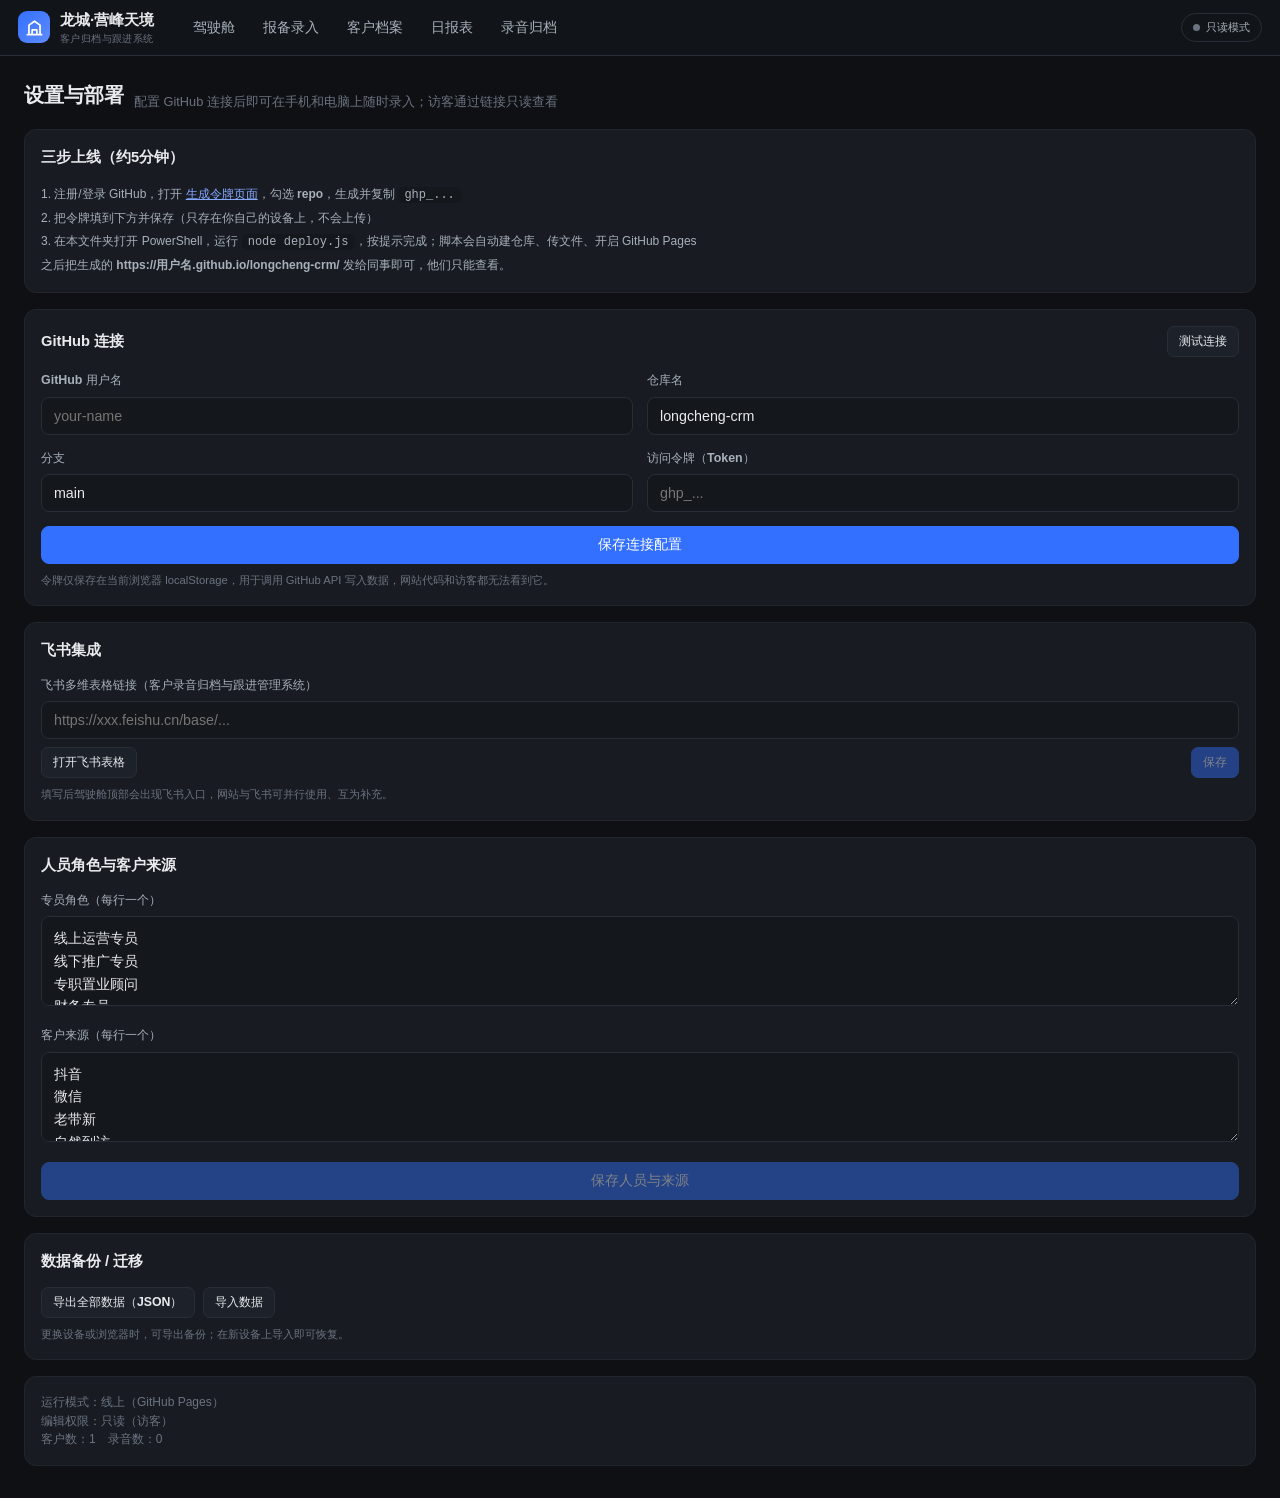
==== settings.html @ abba0eac "add: settings.html" ====
<!DOCTYPE html>
<html lang="zh-CN">
<head>
<meta charset="UTF-8">
<meta name="viewport" content="width=device-width, initial-scale=1.0, viewport-fit=cover">
<title>设置与部署 · 龙城·营峰天境</title>
<link rel="icon" href="data:image/svg+xml,%3Csvg xmlns='http://www.w3.org/2000/svg' viewBox='0 0 24 24'%3E%3Crect width='24' height='24' rx='6' fill='%233370ff'/%3E%3Cpath d='M4 16l4-5 3 3 5-7 4 4' fill='none' stroke='white' stroke-width='2' stroke-linecap='round' stroke-linejoin='round'/%3E%3C/svg%3E">
<link rel="stylesheet" href="assets/css/app.css">
</head>
<body>

<nav class="topnav">
  <a class="brand" href="index.html">
    <span class="brand-logo"><svg viewBox="0 0 24 24" fill="none" stroke="currentColor" stroke-width="2.2" stroke-linecap="round" stroke-linejoin="round"><path d="M3 21h18M5 21V9l7-5 7 5v12M9 21v-6h6v6"/></svg></span>
    <span>龙城·营峰天境<small>客户归档与跟进系统</small></span>
  </a>
  <div class="nav-links">
    <a href="index.html">驾驶舱</a>
    <a href="report.html">报备录入</a>
    <a href="customers.html">客户档案</a>
    <a href="daily.html">日报表</a>
    <a href="recordings.html">录音归档</a>
  </div>
  <div class="nav-right">
    <a class="mode-pill" href="settings.html"><span class="dot"></span>只读模式</a>
  </div>
</nav>

<main class="page">
  <div class="page-head"><h1>设置与部署</h1>
    <div class="sub">配置 GitHub 连接后即可在手机和电脑上随时录入；访客通过链接只读查看</div></div>

  <!-- 部署步骤指引 -->
  <div class="card mb16">
    <div class="card-head"><h3>三步上线（约5分钟）</h3></div>
    <div class="small" style="color:var(--text-2);line-height:1.9">
      1. 注册/登录 GitHub，打开
      <a href="https://github.com/settings/tokens/new?scopes=repo&description=longcheng-crm" target="_blank" rel="noopener" style="color:#85a8ff;text-decoration:underline">生成令牌页面</a>，勾选 <b>repo</b>，生成并复制 <code style="background:var(--bg-soft);padding:1px 6px;border-radius:5px">ghp_...</code><br>
      2. 把令牌填到下方并保存（只存在你自己的设备上，不会上传）<br>
      3. 在本文件夹打开 PowerShell，运行 <code style="background:var(--bg-soft);padding:1px 6px;border-radius:5px">node deploy.js</code>，按提示完成；脚本会自动建仓库、传文件、开启 GitHub Pages<br>
      之后把生成的 <b>https://用户名.github.io/longcheng-crm/</b> 发给同事即可，他们只能查看。
    </div>
  </div>

  <!-- GitHub 配置 -->
  <div class="card mb16">
    <div class="card-head"><h3>GitHub 连接</h3>
      <button class="btn btn-sm right" id="btn-test">测试连接</button></div>
    <div class="form-grid two-col">
      <div class="form-row"><label>GitHub 用户名</label><input class="input" id="gh-owner" placeholder="your-name"></div>
      <div class="form-row"><label>仓库名</label><input class="input" id="gh-repo" value="longcheng-crm"></div>
      <div class="form-row"><label>分支</label><input class="input" id="gh-branch" value="main"></div>
      <div class="form-row"><label>访问令牌（Token）</label><input class="input" id="gh-token" type="password" placeholder="ghp_..."></div>
    </div>
    <button class="btn btn-primary btn-block" id="btn-save-cfg">保存连接配置</button>
    <div class="field-hint mt8">令牌仅保存在当前浏览器 localStorage，用于调用 GitHub API 写入数据，网站代码和访客都无法看到它。</div>
  </div>

  <!-- 飞书集成 -->
  <div class="card mb16">
    <div class="card-head"><h3>飞书集成</h3></div>
    <div class="form-row mb8"><label>飞书多维表格链接（客户录音归档与跟进管理系统）</label>
      <input class="input" id="feishu-url" placeholder="https://xxx.feishu.cn/base/..."></div>
    <div class="flex gap8">
      <button class="btn btn-sm" id="btn-open-feishu">打开飞书表格</button>
      <button class="btn btn-sm btn-primary right" id="btn-save-feishu" data-edit>保存</button>
    </div>
    <div class="field-hint mt8">填写后驾驶舱顶部会出现飞书入口，网站与飞书可并行使用、互为补充。</div>
  </div>

  <!-- 人员与来源 -->
  <div class="card mb16">
    <div class="card-head"><h3>人员角色与客户来源</h3></div>
    <div class="form-row"><label>专员角色（每行一个）</label>
      <textarea class="input" id="cfg-staff" style="min-height:90px"></textarea></div>
    <div class="form-row"><label>客户来源（每行一个）</label>
      <textarea class="input" id="cfg-sources" style="min-height:90px"></textarea></div>
    <button class="btn btn-primary btn-block" id="btn-save-cfglist" data-edit>保存人员与来源</button>
  </div>

  <!-- 数据备份 -->
  <div class="card mb16">
    <div class="card-head"><h3>数据备份 / 迁移</h3></div>
    <div class="flex gap8" style="flex-wrap:wrap">
      <button class="btn btn-sm" id="btn-export">导出全部数据（JSON）</button>
      <button class="btn btn-sm" id="btn-import">导入数据</button>
      <input type="file" id="import-file" accept="application/json" class="hide">
    </div>
    <div class="field-hint mt8">更换设备或浏览器时，可导出备份；在新设备上导入即可恢复。</div>
  </div>

  <div class="card" id="status-card">
    <div class="small muted" id="status-text">检测运行状态中…</div>
  </div>
</main>

<nav class="tabbar">
  <a href="index.html"><svg viewBox="0 0 24 24" fill="none" stroke="currentColor" stroke-width="2" stroke-linecap="round" stroke-linejoin="round"><path d="M3 13h8V3H3zM13 21h8V3h-8z"/></svg>驾驶舱</a>
  <a href="customers.html"><svg viewBox="0 0 24 24" fill="none" stroke="currentColor" stroke-width="2" stroke-linecap="round" stroke-linejoin="round"><path d="M17 21v-2a4 4 0 0 0-4-4H5a4 4 0 0 0-4 4v2"/><circle cx="9" cy="7" r="4"/><path d="M23 21v-2a4 4 0 0 0-3-3.87M16 3.13a4 4 0 0 1 0 7.75"/></svg>客户</a>
  <a href="report.html" class="add-tab"><span class="add-circle"><svg viewBox="0 0 24 24" fill="none" stroke="currentColor" stroke-width="2.6" stroke-linecap="round"><path d="M12 5v14M5 12h14"/></svg></span>录入</a>
  <a href="daily.html"><svg viewBox="0 0 24 24" fill="none" stroke="currentColor" stroke-width="2" stroke-linecap="round" stroke-linejoin="round"><rect x="3" y="4" width="18" height="18" rx="2"/><path d="M16 2v4M8 2v4M3 10h18"/></svg>日报</a>
  <a href="recordings.html"><svg viewBox="0 0 24 24" fill="none" stroke="currentColor" stroke-width="2" stroke-linecap="round" stroke-linejoin="round"><path d="M12 1a3 3 0 0 0-3 3v8a3 3 0 0 0 6 0V4a3 3 0 0 0-3-3z"/><path d="M19 10v2a7 7 0 0 1-14 0v-2M12 19v4M8 23h8"/></svg>录音</a>
</nav>

<script src="assets/js/core.js"></script>
<script src="assets/js/settings.js"></script>
</body>
</html>
---- assets/css/app.css ----
/* ============================================================
   龙城·营峰天境 客户管理系统 — 全局样式
   深色驾驶舱主题 · 飞书蓝 · 移动端优先
   ============================================================ */

:root {
  --bg: #0e1013;
  --bg-soft: #14171c;
  --card: #181c22;
  --card-hover: #1d222a;
  --border: #282e38;
  --border-soft: #21262e;
  --text: #e8eaed;
  --text-2: #a8b0bb;
  --text-3: #6b7280;
  --primary: #3370ff;
  --primary-soft: rgba(51, 112, 255, .14);
  --primary-border: rgba(51, 112, 255, .35);
  --green: #2eb872;
  --green-soft: rgba(46, 184, 114, .14);
  --orange: #ff9f0a;
  --orange-soft: rgba(255, 159, 10, .14);
  --red: #f5483b;
  --red-soft: rgba(245, 72, 59, .14);
  --purple: #bf5af2;
  --purple-soft: rgba(191, 90, 242, .14);
  --cyan: #45c8d6;
  --cyan-soft: rgba(69, 200, 214, .14);
  --gold: #f5c542;
  --radius: 12px;
  --radius-sm: 8px;
  --shadow: 0 4px 20px rgba(0, 0, 0, .35);
  --nav-h: 56px;
  --tab-h: 60px;
}

* { margin: 0; padding: 0; box-sizing: border-box; -webkit-tap-highlight-color: transparent; }

html { font-size: 15px; }

body {
  font-family: -apple-system, BlinkMacSystemFont, "PingFang SC", "Microsoft YaHei", "Segoe UI", sans-serif;
  background: var(--bg);
  color: var(--text);
  line-height: 1.55;
  min-height: 100vh;
  padding-bottom: calc(var(--tab-h) + env(safe-area-inset-bottom));
}

a { color: inherit; text-decoration: none; }
button { font-family: inherit; cursor: pointer; border: none; background: none; color: inherit; }
input, select, textarea { font-family: inherit; font-size: .95rem; }
img { max-width: 100%; display: block; }

/* ---------------- 顶部导航 ---------------- */
.topnav {
  position: sticky; top: 0; z-index: 100;
  height: var(--nav-h);
  background: rgba(18, 21, 26, .92);
  backdrop-filter: blur(12px);
  border-bottom: 1px solid var(--border);
  display: flex; align-items: center; gap: 18px;
  padding: 0 18px;
}
.brand { display: flex; align-items: center; gap: 10px; font-weight: 700; font-size: 1.02rem; white-space: nowrap; }
.brand-logo {
  width: 32px; height: 32px; border-radius: 9px; flex: none;
  background: linear-gradient(135deg, #3370ff, #5e8bff);
  display: grid; place-items: center; color: #fff;
}
.brand-logo svg { width: 19px; height: 19px; }
.brand small { display: block; font-size: .68rem; font-weight: 400; color: var(--text-3); letter-spacing: .04em; }

.nav-links { display: none; gap: 2px; margin-left: 8px; }
.nav-links a {
  padding: 7px 13px; border-radius: 8px; color: var(--text-2);
  font-size: .92rem; transition: .15s; white-space: nowrap;
}
.nav-links a:hover { background: var(--card); color: var(--text); }
.nav-links a.active { background: var(--primary-soft); color: #85a8ff; font-weight: 600; }

.nav-right { margin-left: auto; display: flex; align-items: center; gap: 10px; }
.mode-pill {
  display: flex; align-items: center; gap: 6px;
  font-size: .76rem; padding: 5px 11px; border-radius: 999px;
  border: 1px solid var(--border); color: var(--text-2);
}
.mode-pill .dot { width: 7px; height: 7px; border-radius: 50%; background: var(--text-3); }
.mode-pill.editor { background: var(--green-soft); border-color: rgba(46,184,114,.35); color: var(--green); }
.mode-pill.editor .dot { background: var(--green); box-shadow: 0 0 8px var(--green); }

.icon-btn {
  width: 36px; height: 36px; border-radius: 9px; display: grid; place-items: center;
  color: var(--text-2); border: 1px solid transparent;
}
.icon-btn:hover { background: var(--card); border-color: var(--border); }
.icon-btn svg { width: 19px; height: 19px; }

/* ---------------- 底部 Tab（移动端） ---------------- */
.tabbar {
  position: fixed; left: 0; right: 0; bottom: 0; z-index: 100;
  height: calc(var(--tab-h) + env(safe-area-inset-bottom));
  padding-bottom: env(safe-area-inset-bottom);
  background: rgba(18, 21, 26, .96);
  backdrop-filter: blur(12px);
  border-top: 1px solid var(--border);
  display: flex;
}
.tabbar a {
  flex: 1; display: flex; flex-direction: column; align-items: center; justify-content: center;
  gap: 3px; color: var(--text-3); font-size: .68rem;
}
.tabbar a svg { width: 21px; height: 21px; }
.tabbar a.active { color: var(--primary); }
.tabbar a.add-tab svg { width: 40px; height: 40px; }
.tabbar a.add-tab .add-circle {
  width: 42px; height: 42px; border-radius: 50%;
  background: linear-gradient(135deg, #3370ff, #5e8bff);
  display: grid; place-items: center; color: #fff; margin-top: -14px;
  box-shadow: 0 4px 14px rgba(51, 112, 255, .5);
}
.tabbar a.add-tab .add-circle svg { width: 22px; height: 22px; }

/* ---------------- 布局 ---------------- */
.page { max-width: 1400px; margin: 0 auto; padding: 18px 14px 26px; }
.page-head { margin-bottom: 18px; display: flex; flex-wrap: wrap; align-items: flex-end; gap: 10px; }
.page-head h1 { font-size: 1.35rem; font-weight: 700; }
.page-head .sub { color: var(--text-3); font-size: .85rem; margin-top: 2px; }
.page-head .head-right { margin-left: auto; display: flex; gap: 8px; flex-wrap: wrap; }

.grid { display: grid; gap: 14px; }
.kpi-grid { display: grid; gap: 14px; grid-template-columns: repeat(2, 1fr); }
.span-2 { grid-column: span 2; }

.card {
  background: var(--card);
  border: 1px solid var(--border-soft);
  border-radius: var(--radius);
  padding: 16px;
}
.card.tight { padding: 13px 14px; }
.card-head { display: flex; align-items: center; gap: 10px; margin-bottom: 14px; }
.card-head h3 { font-size: .98rem; font-weight: 650; }
.card-head .head-right { margin-left: auto; display: flex; gap: 8px; align-items: center; }
.card-note { font-size: .78rem; color: var(--text-3); }

/* ---------------- KPI 指标卡 ---------------- */
.kpi {
  background: var(--card); border: 1px solid var(--border-soft);
  border-radius: var(--radius); padding: 14px 15px; position: relative; overflow: hidden;
}
.kpi::before {
  content: ""; position: absolute; left: 0; top: 0; bottom: 0; width: 3px;
  background: var(--accent, var(--primary)); opacity: .85;
}
.kpi .kpi-label { font-size: .8rem; color: var(--text-2); display: flex; align-items: center; gap: 6px; }
.kpi .kpi-value { font-size: 1.7rem; font-weight: 750; margin-top: 3px; line-height: 1.15; font-variant-numeric: tabular-nums; }
.kpi .kpi-value small { font-size: .82rem; font-weight: 500; color: var(--text-3); margin-left: 5px; }
.kpi .kpi-foot { font-size: .76rem; color: var(--text-3); margin-top: 5px; display: flex; gap: 10px; }
.kpi .kpi-foot b { color: var(--text-2); font-weight: 600; }
.kpi.accent-blue { --accent: var(--primary); }
.kpi.accent-green { --accent: var(--green); }
.kpi.accent-orange { --accent: var(--orange); }
.kpi.accent-purple { --accent: var(--purple); }
.kpi.accent-cyan { --accent: var(--cyan); }
.kpi.accent-gold { --accent: var(--gold); }

/* ---------------- 按钮 ---------------- */
.btn {
  display: inline-flex; align-items: center; justify-content: center; gap: 6px;
  padding: 9px 16px; border-radius: var(--radius-sm);
  background: var(--card-hover); border: 1px solid var(--border);
  color: var(--text); font-size: .9rem; font-weight: 550; transition: .15s;
  white-space: nowrap;
}
.btn:hover { border-color: #3a4250; background: #232932; }
.btn svg { width: 16px; height: 16px; }
.btn-primary { background: var(--primary); border-color: var(--primary); color: #fff; }
.btn-primary:hover { background: #4a81ff; }
.btn-green { background: var(--green); border-color: var(--green); color: #fff; }
.btn-gold { background: var(--gold); border-color: var(--gold); color: #3a2c00; }
.btn-ghost { background: transparent; }
.btn-sm { padding: 6px 11px; font-size: .82rem; border-radius: 7px; }
.btn-block { width: 100%; }
.btn:disabled, .btn.locked { opacity: .45; cursor: not-allowed; }
.btn-danger { background: var(--red-soft); border-color: rgba(245,72,59,.3); color: #ff8075; }

/* ---------------- 表单 ---------------- */
.form-row { margin-bottom: 14px; }
.form-row label { display: block; font-size: .83rem; color: var(--text-2); margin-bottom: 6px; font-weight: 550; }
.form-row label .req { color: var(--red); margin-left: 2px; }
.input, select.input, textarea.input {
  width: 100%; padding: 10px 12px;
  background: var(--bg-soft); border: 1px solid var(--border);
  border-radius: var(--radius-sm); color: var(--text); outline: none; transition: .15s;
}
.input:focus { border-color: var(--primary); box-shadow: 0 0 0 3px var(--primary-soft); }
textarea.input { resize: vertical; min-height: 90px; line-height: 1.6; }
select.input { appearance: none; background-image: url("data:image/svg+xml,%3Csvg xmlns='http://www.w3.org/2000/svg' width='14' height='14' viewBox='0 0 24 24' fill='none' stroke='%23a8b0bb' stroke-width='2.5'%3E%3Cpath d='M6 9l6 6 6-6'/%3E%3C/svg%3E"); background-repeat: no-repeat; background-position: right 12px center; padding-right: 34px; }
.form-grid { display: grid; gap: 0 14px; grid-template-columns: 1fr; }
.field-hint { font-size: .75rem; color: var(--text-3); margin-top: 5px; }

/* ---------------- 徽章 / 标签 ---------------- */
.badge {
  display: inline-flex; align-items: center; gap: 4px;
  padding: 2px 9px; border-radius: 999px; font-size: .74rem; font-weight: 600;
  background: var(--card-hover); border: 1px solid var(--border); color: var(--text-2);
}
.badge.blue { background: var(--primary-soft); border-color: var(--primary-border); color: #85a8ff; }
.badge.green { background: var(--green-soft); border-color: rgba(46,184,114,.3); color: #53d690; }
.badge.orange { background: var(--orange-soft); border-color: rgba(255,159,10,.3); color: #ffb84d; }
.badge.red { background: var(--red-soft); border-color: rgba(245,72,59,.3); color: #ff8075; }
.badge.purple { background: var(--purple-soft); border-color: rgba(191,90,242,.3); color: #d38cf7; }
.badge.cyan { background: var(--cyan-soft); border-color: rgba(69,200,214,.3); color: #73d9e3; }
.badge.gold { background: rgba(245,197,66,.14); border-color: rgba(245,197,66,.3); color: #f5c542; }

.tag {
  display: inline-flex; align-items: center; gap: 5px;
  padding: 3px 8px; border-radius: 7px; font-size: .76rem;
  background: var(--orange-soft); color: #ffb84d; margin: 2px 3px 2px 0;
}
.tag button { color: inherit; display: flex; padding: 0; }
.tag svg { width: 11px; height: 11px; }

/* ---------------- 表格 ---------------- */
.table-wrap { overflow-x: auto; border-radius: var(--radius-sm); border: 1px solid var(--border-soft); }
table.data-table { width: 100%; border-collapse: collapse; font-size: .86rem; min-width: 560px; }
table.data-table th {
  text-align: left; padding: 10px 12px; background: var(--bg-soft);
  color: var(--text-2); font-weight: 600; font-size: .78rem; white-space: nowrap;
  border-bottom: 1px solid var(--border);
}
table.data-table td { padding: 10px 12px; border-bottom: 1px solid var(--border-soft); vertical-align: middle; }
table.data-table tr:last-child td { border-bottom: none; }
table.data-table tbody tr { transition: .12s; }
table.data-table tbody tr:hover { background: var(--card-hover); }
table.data-table .cell-main { font-weight: 600; }
table.data-table .cell-sub { font-size: .76rem; color: var(--text-3); margin-top: 1px; }

/* 日报表专用 */
table.report-table { width: 100%; border-collapse: collapse; font-size: .83rem; }
table.report-table th, table.report-table td { border: 1px solid var(--border); padding: 7px 8px; text-align: center; min-width: 52px; }
table.report-table th { background: var(--bg-soft); color: var(--text-2); font-weight: 600; }
table.report-table td.input-cell { padding: 0; }
table.report-table td.input-cell input { width: 100%; border: none; background: transparent; color: var(--text); text-align: center; padding: 7px 4px; outline: none; min-width: 48px; }
table.report-table td.input-cell input:focus { background: var(--primary-soft); }
table.report-table .section-th { background: #1c2230; font-size: .86rem; letter-spacing: .05em; }
table.report-table .auto-cell { color: #85a8ff; font-variant-numeric: tabular-nums; }

/* ---------------- 时间轴 ---------------- */
.timeline { position: relative; padding-left: 26px; }
.timeline::before { content: ""; position: absolute; left: 8px; top: 6px; bottom: 6px; width: 2px; background: var(--border); }
.tl-item { position: relative; padding-bottom: 18px; }
.tl-item:last-child { padding-bottom: 0; }
.tl-item::before {
  content: ""; position: absolute; left: -23px; top: 5px;
  width: 11px; height: 11px; border-radius: 50%;
  background: var(--bg); border: 2.5px solid var(--primary);
}
.tl-item.t-info::before { border-color: var(--cyan); }
.tl-item.t-convert::before { border-color: var(--purple); }
.tl-item.t-firstVisit::before { border-color: var(--green); }
.tl-item.t-revisit::before { border-color: var(--orange); }
.tl-item.t-chat::before { border-color: var(--primary); }
.tl-item.t-pain::before { border-color: var(--red); }
.tl-item.t-deal::before { border-color: var(--gold); }
.tl-time { font-size: .76rem; color: var(--text-3); }
.tl-title { font-weight: 650; font-size: .9rem; margin: 1px 0 4px; display: flex; gap: 7px; align-items: center; flex-wrap: wrap; }
.tl-body { font-size: .84rem; color: var(--text-2); background: var(--bg-soft); border: 1px solid var(--border-soft); border-radius: 8px; padding: 9px 11px; white-space: pre-wrap; word-break: break-word; }
.tl-operator { font-size: .76rem; color: var(--text-3); }

/* ---------------- 列表项（客户行） ---------------- */
.customer-list { display: flex; flex-direction: column; gap: 9px; }
.customer-row {
  display: flex; align-items: center; gap: 12px;
  background: var(--card); border: 1px solid var(--border-soft);
  border-radius: var(--radius); padding: 12px 14px; transition: .15s;
}
.customer-row:hover { background: var(--card-hover); border-color: var(--border); }
.avatar {
  width: 42px; height: 42px; border-radius: 50%; flex: none;
  display: grid; place-items: center; font-weight: 700; font-size: 1rem; color: #fff;
  background: linear-gradient(135deg, #3a4250, #2a3140);
}
.avatar.lv-A { background: linear-gradient(135deg, #e0554a, #b53b32); }
.avatar.lv-B { background: linear-gradient(135deg, #e09520, #b57215); }
.avatar.lv-C { background: linear-gradient(135deg, #3d8fc2, #2d6d99); }
.customer-row .cr-main { flex: 1; min-width: 0; }
.customer-row .cr-name { font-weight: 650; display: flex; gap: 7px; align-items: center; flex-wrap: wrap; }
.customer-row .cr-sub { font-size: .78rem; color: var(--text-3); margin-top: 2px; overflow: hidden; text-overflow: ellipsis; white-space: nowrap; }
.customer-row .chev { color: var(--text-3); flex: none; }
.customer-row .chev svg { width: 18px; height: 18px; }

/* ---------------- 筛选条 ---------------- */
.filter-bar { display: flex; gap: 8px; margin-bottom: 14px; flex-wrap: wrap; }
.filter-bar .input { padding: 8px 12px; flex: 1; min-width: 140px; }
.chip-row { display: flex; gap: 7px; overflow-x: auto; padding-bottom: 4px; margin-bottom: 14px; scrollbar-width: none; }
.chip-row::-webkit-scrollbar { display: none; }
.chip {
  padding: 6px 14px; border-radius: 999px; font-size: .82rem; white-space: nowrap;
  background: var(--card); border: 1px solid var(--border); color: var(--text-2);
}
.chip.active { background: var(--primary-soft); border-color: var(--primary-border); color: #85a8ff; font-weight: 600; }

/* ---------------- 排行榜 / 擂台 ---------------- */
.rank-list { display: flex; flex-direction: column; gap: 10px; }
.rank-item { display: flex; align-items: center; gap: 11px; }
.rank-no {
  width: 24px; height: 24px; border-radius: 7px; flex: none;
  display: grid; place-items: center; font-size: .78rem; font-weight: 700;
  background: var(--card-hover); color: var(--text-2);
}
.rank-item:nth-child(1) .rank-no { background: var(--gold); color: #1a1400; }
.rank-item:nth-child(2) .rank-no { background: #c8ccd4; color: #222; }
.rank-item:nth-child(3) .rank-no { background: #c98a52; color: #2a1700; }
.rank-name { width: 84px; flex: none; font-size: .86rem; white-space: nowrap; overflow: hidden; text-overflow: ellipsis; }
.rank-bar { flex: 1; height: 8px; border-radius: 99px; background: var(--bg-soft); overflow: hidden; }
.rank-bar i { display: block; height: 100%; border-radius: 99px; background: linear-gradient(90deg, var(--primary), #5e8bff); }
.rank-val { width: 38px; text-align: right; font-weight: 700; font-size: .88rem; font-variant-numeric: tabular-nums; }

.podium { display: flex; align-items: flex-end; justify-content: center; gap: 10px; padding: 6px 0 2px; }
.podium .p-item { text-align: center; flex: 1; max-width: 110px; }
.podium .p-name { font-size: .8rem; font-weight: 650; margin-bottom: 5px; white-space: nowrap; overflow: hidden; text-overflow: ellipsis; }
.podium .p-block { border-radius: 9px 9px 0 0; display: grid; place-items: start center; padding-top: 8px; font-weight: 800; font-size: 1.15rem; color: #fff; }
.podium .p1 .p-block { height: 86px; background: linear-gradient(180deg, #f5c542, #c99a1e); color: #2a2000; }
.podium .p2 .p-block { height: 64px; background: linear-gradient(180deg, #c8ccd4, #9aa0aa); color: #26282e; }
.podium .p3 .p-block { height: 48px; background: linear-gradient(180deg, #d69a63, #a8723d); color: #2e1c08; }
.podium .p-crown svg { width: 22px; height: 22px; color: var(--gold); margin-bottom: 3px; }

/* ---------------- 模态框 ---------------- */
.modal-mask {
  position: fixed; inset: 0; z-index: 200;
  background: rgba(5, 7, 10, .68); backdrop-filter: blur(3px);
  display: none; align-items: flex-end; justify-content: center;
}
.modal-mask.show { display: flex; }
.modal {
  background: var(--card); border: 1px solid var(--border);
  border-radius: 16px 16px 0 0; width: 100%; max-width: 560px;
  max-height: 88vh; overflow-y: auto; padding: 18px 18px calc(18px + env(safe-area-inset-bottom));
  animation: sheetUp .22s ease;
}
@keyframes sheetUp { from { transform: translateY(40px); opacity: .5; } }
.modal-head { display: flex; align-items: center; margin-bottom: 16px; }
.modal-head h3 { font-size: 1.05rem; }
.modal-head .icon-btn { margin-left: auto; }
.modal-foot { display: flex; gap: 10px; margin-top: 18px; }
.modal-foot .btn { flex: 1; }

/* ---------------- Toast ---------------- */
.toast-wrap { position: fixed; top: 70px; left: 0; right: 0; z-index: 300; display: flex; flex-direction: column; align-items: center; gap: 8px; pointer-events: none; }
.toast {
  background: #262c36; border: 1px solid var(--border); color: var(--text);
  padding: 10px 18px; border-radius: 10px; font-size: .86rem;
  box-shadow: var(--shadow); display: flex; align-items: center; gap: 8px;
  animation: toastIn .2s ease; max-width: 90vw;
}
.toast.success { border-color: rgba(46,184,114,.4); }
.toast.success svg { color: var(--green); }
.toast.error { border-color: rgba(245,72,59,.4); }
.toast.error svg { color: var(--red); }
.toast svg { width: 17px; height: 17px; flex: none; }
@keyframes toastIn { from { transform: translateY(-12px); opacity: 0; } }

/* ---------------- 横幅提示 ---------------- */
.banner {
  display: flex; gap: 10px; align-items: center;
  border-radius: var(--radius-sm); padding: 10px 14px; font-size: .83rem; margin-bottom: 14px;
  border: 1px solid var(--border); background: var(--card); color: var(--text-2);
}
.banner svg { width: 18px; height: 18px; flex: none; }
.banner.warn { background: var(--orange-soft); border-color: rgba(255,159,10,.3); color: #ffb84d; }
.banner.info { background: var(--primary-soft); border-color: var(--primary-border); color: #85a8ff; }
.banner a { color: inherit; text-decoration: underline; white-space: nowrap; }
.banner .close { margin-left: auto; }

/* ---------------- 空状态 ---------------- */
.empty { text-align: center; padding: 40px 20px; color: var(--text-3); }
.empty svg { width: 52px; height: 52px; opacity: .4; margin-bottom: 10px; }
.empty .e-title { font-size: .95rem; color: var(--text-2); font-weight: 600; }
.empty .e-sub { font-size: .8rem; margin-top: 4px; }

/* ---------------- 音频项 ---------------- */
.audio-item { display: flex; flex-direction: column; gap: 8px; }
.audio-item audio { width: 100%; height: 38px; }
.audio-meta { display: flex; gap: 8px; align-items: center; flex-wrap: wrap; font-size: .82rem; }

/* ---------------- 工具类 ---------------- */
.mt8 { margin-top: 8px; } .mt16 { margin-top: 16px; } .mt24 { margin-top: 24px; }
.mb8 { margin-bottom: 8px; } .mb16 { margin-bottom: 16px; }
.flex { display: flex; } .aic { align-items: center; } .gap8 { gap: 8px; } .gap12 { gap: 12px; }
.muted { color: var(--text-3); } .small { font-size: .8rem; } .xs { font-size: .74rem; }
.semibold { font-weight: 650; }
.right { margin-left: auto; }
.hide { display: none !important; }
.nowrap { white-space: nowrap; }
.tabnum { font-variant-numeric: tabular-nums; }
.divider { height: 1px; background: var(--border-soft); margin: 14px 0; border: none; }

/* ============================================================
   桌面端适配
   ============================================================ */
@media (min-width: 720px) {
  .page { padding: 24px 24px 34px; }
  .nav-links { display: flex; }
  .tabbar { display: none; }
  body { padding-bottom: 0; }
  .kpi-grid { grid-template-columns: repeat(3, 1fr); }
  .form-grid.two-col { grid-template-columns: 1fr 1fr; }
  .modal { border-radius: 16px; align-self: center; margin: 20px; }
  .modal-mask { align-items: center; }
  .dash-row { grid-template-columns: 1fr 1fr; }
}
@media (min-width: 1080px) {
  .kpi-grid { grid-template-columns: repeat(6, 1fr); }
  .dash-wide { grid-template-columns: 2fr 1fr; }
  .dash-mid { grid-template-columns: 1fr 1fr 1fr; }
}
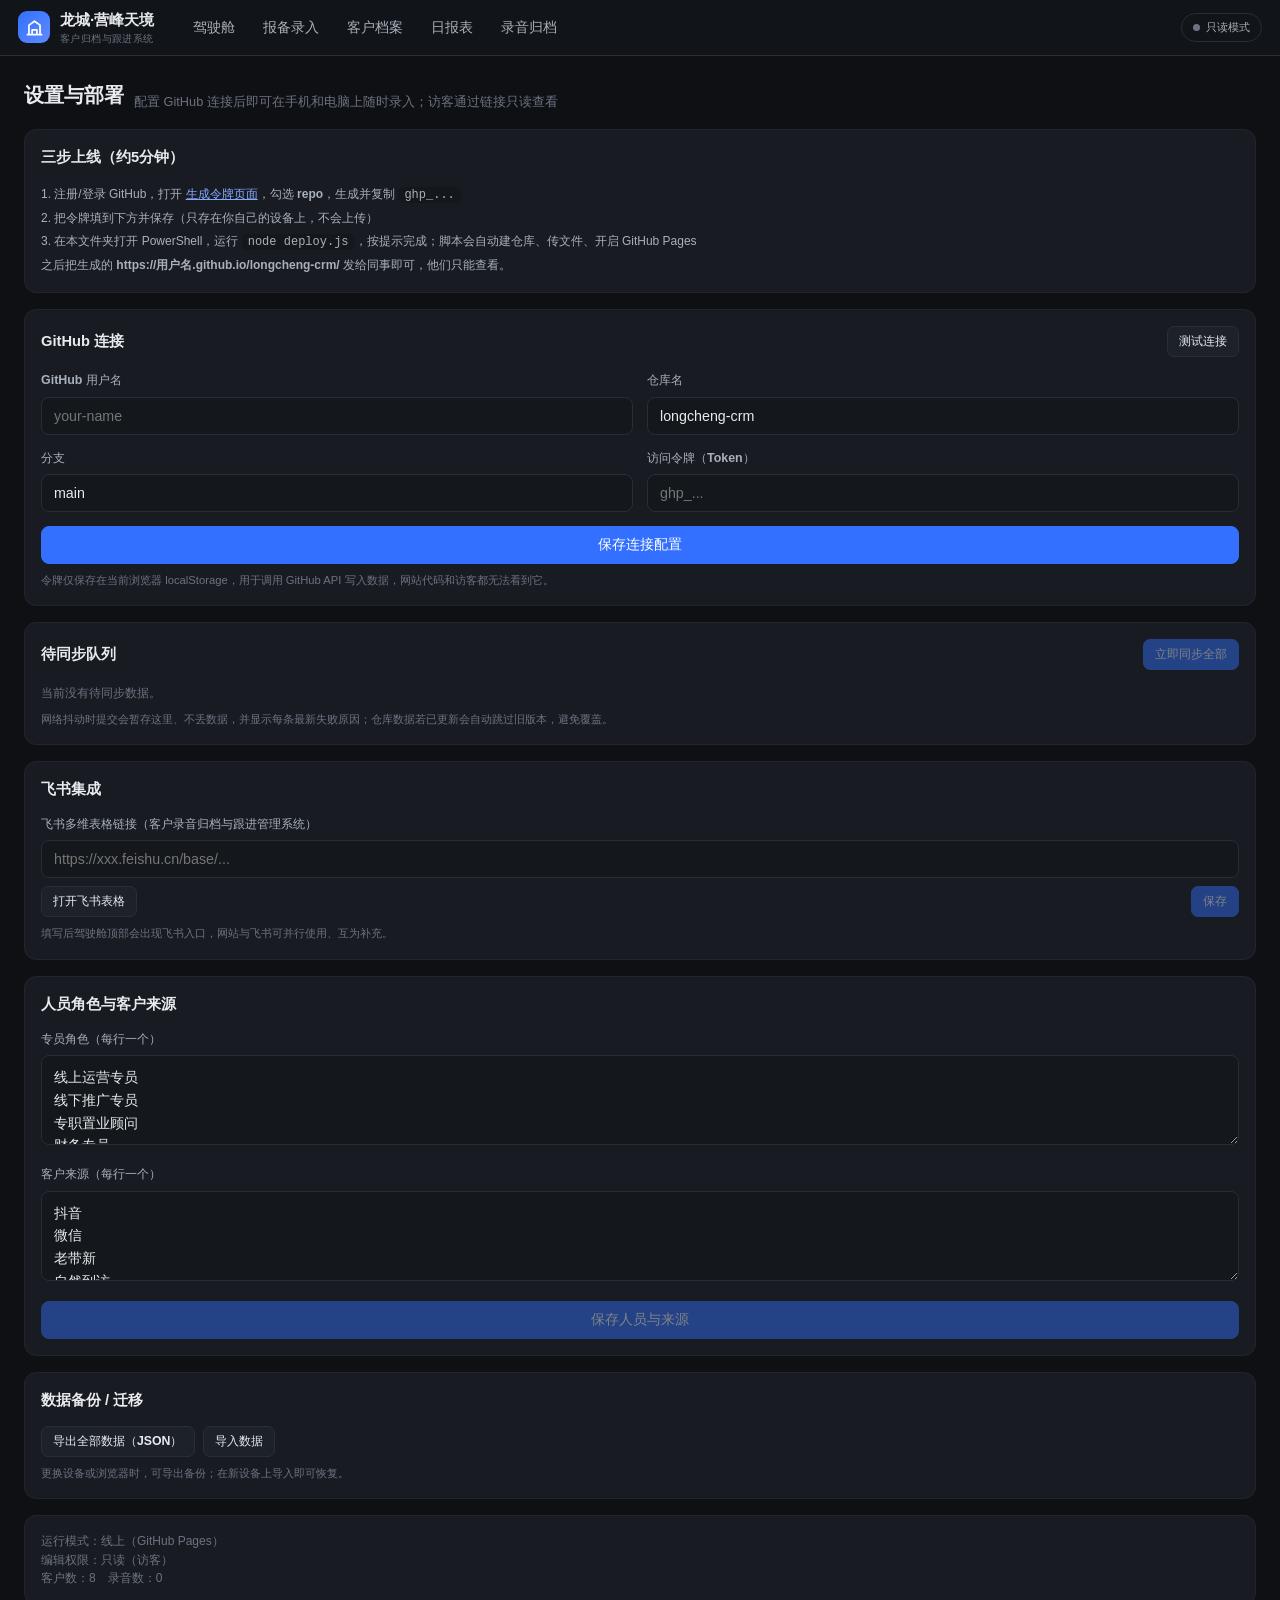
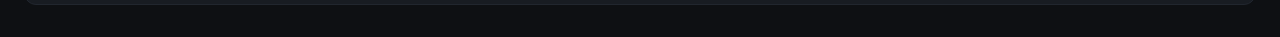
==== commit 40908538: "update: settings.html" ====
--- a/settings.html
+++ b/settings.html
@@ -56,6 +56,14 @@
     <div class="field-hint mt8">令牌仅保存在当前浏览器 localStorage，用于调用 GitHub API 写入数据，网站代码和访客都无法看到它。</div>
   </div>
 
+  <!-- 待同步队列 -->
+  <div class="card mb16">
+    <div class="card-head"><h3>待同步队列</h3>
+      <button class="btn btn-sm btn-primary right" id="btn-flush" data-edit>立即同步全部</button></div>
+    <div id="pending-list" class="small">检测中…</div>
+    <div class="field-hint mt8">网络抖动时提交会暂存这里、不丢数据，并显示每条最新失败原因；仓库数据若已更新会自动跳过旧版本，避免覆盖。</div>
+  </div>
+
   <!-- 飞书集成 -->
   <div class="card mb16">
     <div class="card-head"><h3>飞书集成</h3></div>
--- a/assets/css/app.css
+++ b/assets/css/app.css
@@ -89,6 +89,14 @@
 .mode-pill.editor { background: var(--green-soft); border-color: rgba(46,184,114,.35); color: var(--green); }
 .mode-pill.editor .dot { background: var(--green); box-shadow: 0 0 8px var(--green); }
 
+.pending-pill {
+  display: flex; align-items: center;
+  font-size: .76rem; padding: 5px 11px; border-radius: 999px;
+  border: 1px solid rgba(255,159,10,.4);
+  background: rgba(255,159,10,.12); color: #ff9f0a;
+}
+.pending-pill:active { transform: scale(.96); }
+
 .icon-btn {
   width: 36px; height: 36px; border-radius: 9px; display: grid; place-items: center;
   color: var(--text-2); border: 1px solid transparent;
